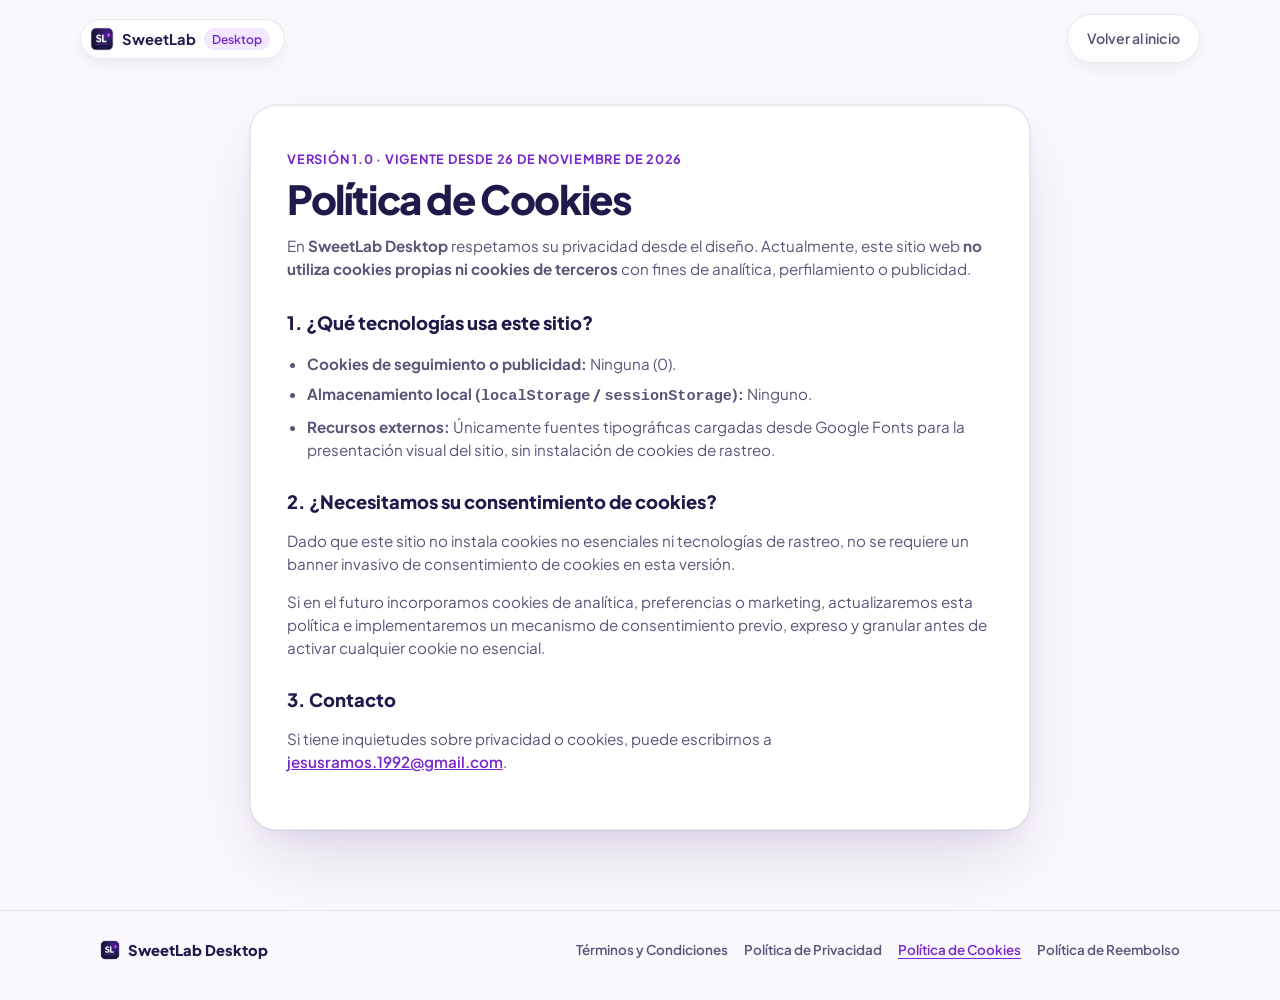
==== cookies.html @ bab8acad "feat: landing page estatica SweetLab Desktop y paginas legales Venezuela" ====
<!DOCTYPE html>
<html lang="es">
<head>
  <meta charset="UTF-8" />
  <meta name="viewport" content="width=device-width, initial-scale=1.0" />
  <title>Política de Cookies — SweetLab Desktop</title>
  <link rel="icon" type="image/png" href="assets/sweet-lab-logo.png" />
  <link rel="preconnect" href="https://fonts.googleapis.com" />
  <link rel="preconnect" href="https://fonts.gstatic.com" crossorigin />
  <link href="https://fonts.googleapis.com/css2?family=Plus+Jakarta+Sans:wght@400;500;600;700;800&display=swap" rel="stylesheet" />
  <link rel="stylesheet" href="styles.css" />
</head>
<body>
  <header class="topbar">
    <div class="topbar-inner">
      <a href="index.html" class="brand-pill">
        <img src="assets/sweet-lab-logo.png" alt="" width="24" height="24" class="brand-pill-icon" />
        <span class="brand-pill-name">SweetLab</span>
        <span class="brand-pill-tag">Desktop</span>
      </a>
      <nav class="topbar-nav" aria-label="Navegación legal">
        <a href="index.html" class="nav-link">Volver al inicio</a>
      </nav>
    </div>
  </header>

  <main class="legal-page">
    <article class="legal-card">
      <span class="section-eyebrow">Versión 1.0 · Vigente desde 26 de noviembre de 2026</span>
      <h1>Política de Cookies</h1>
      <p class="legal-lead">
        En <strong>SweetLab Desktop</strong> respetamos su privacidad desde el diseño. Actualmente, este sitio web <strong>no utiliza cookies propias ni cookies de terceros</strong> con fines de analítica, perfilamiento o publicidad.
      </p>

      <h2>1. ¿Qué tecnologías usa este sitio?</h2>
      <ul>
        <li><strong>Cookies de seguimiento o publicidad:</strong> Ninguna (0).</li>
        <li><strong>Almacenamiento local (<code>localStorage</code> / <code>sessionStorage</code>):</strong> Ninguno.</li>
        <li><strong>Recursos externos:</strong> Únicamente fuentes tipográficas cargadas desde Google Fonts para la presentación visual del sitio, sin instalación de cookies de rastreo.</li>
      </ul>

      <h2>2. ¿Necesitamos su consentimiento de cookies?</h2>
      <p>
        Dado que este sitio no instala cookies no esenciales ni tecnologías de rastreo, no se requiere un banner invasivo de consentimiento de cookies en esta versión.
      </p>
      <p>
        Si en el futuro incorporamos cookies de analítica, preferencias o marketing, actualizaremos esta política e implementaremos un mecanismo de consentimiento previo, expreso y granular antes de activar cualquier cookie no esencial.
      </p>

      <h2>3. Contacto</h2>
      <p>
        Si tiene inquietudes sobre privacidad o cookies, puede escribirnos a <a href="mailto:jesusramos.1992@gmail.com">jesusramos.1992@gmail.com</a>.
      </p>
    </article>
  </main>

  <footer class="site-footer">
    <div class="footer-inner">
      <div class="footer-brand">
        <img src="assets/sweet-lab-logo.png" alt="" width="20" height="20" />
        <span>SweetLab Desktop</span>
      </div>
      <nav class="footer-legal-links" aria-label="Documentos legales">
        <a href="terminos.html">Términos y Condiciones</a>
        <a href="privacidad.html">Política de Privacidad</a>
        <a href="cookies.html" aria-current="page">Política de Cookies</a>
        <a href="reembolso.html">Política de Reembolso</a>
      </nav>
    </div>
  </footer>
</body>
</html>
---- styles.css ----
:root {
  --sl-primary: #7928CA;
  --sl-accent: #D946EF;
  --sl-deep: #4C1D95;
  --sl-ink: #1E1B4B;
  --sl-ink-muted: #5B5478;
  --sl-canvas: #FAF7FD;
  --sl-lavender: #F3E8FF;
  --sl-lavender-strong: #E9D5FF;
  --sl-white: #FFFFFF;
  --sl-border: rgba(30, 27, 75, 0.09);

  --pastel-mint-bg: #ECFDF5;
  --pastel-mint-ink: #047857;
  --pastel-amber-bg: #FFFBEB;
  --pastel-amber-ink: #B45309;
  --pastel-sky-bg: #EEF2FF;
  --pastel-sky-ink: #4338CA;
  --pastel-lavender-bg: #F5F3FF;
  --pastel-lavender-ink: #6D28D9;

  --error-ink: #B91C1C;
  --error-bg: #FEF2F2;
  --success-ink: #047857;

  --radius-window: 24px;
  --radius-card: 22px;
  --shadow-window:
    0 32px 70px -18px rgba(30, 27, 75, 0.16),
    0 10px 25px -10px rgba(121, 40, 202, 0.10),
    0 0 0 1px rgba(30, 27, 75, 0.06);
  --shadow-float:
    0 18px 36px -10px rgba(30, 27, 75, 0.14),
    0 0 0 1px rgba(255, 255, 255, 0.8);
}

*,
*::before,
*::after {
  box-sizing: border-box;
}

html {
  scroll-behavior: smooth;
}

body {
  margin: 0;
  font-family: "Plus Jakarta Sans", -apple-system, BlinkMacSystemFont, "Segoe UI", sans-serif;
  color: var(--sl-ink);
  background-color: var(--sl-canvas);
  line-height: 1.5;
  -webkit-font-smoothing: antialiased;
  overflow-x: clip;
}

.visually-hidden:where(:not(:focus-within, :active)) {
  position: absolute !important;
  clip-path: inset(50%) !important;
  overflow: hidden !important;
  width: 1px !important;
  height: 1px !important;
  margin: -1px !important;
  padding: 0 !important;
  border: 0 !important;
  white-space: nowrap !important;
}

.skip-link:focus {
  position: fixed;
  top: 12px;
  left: 12px;
  z-index: 100;
  padding: 10px 16px;
  border-radius: 999px;
  background: var(--sl-ink);
  color: var(--sl-white);
  text-decoration: none;
  font-weight: 600;
}

:where(a:any-link, button, input):focus-visible {
  outline: 3px solid var(--sl-primary);
  outline-offset: 3px;
}

/* Topbar minimalista */
.topbar {
  position: sticky;
  top: 0;
  z-index: 40;
  padding: 14px 20px;
  pointer-events: none;
}

.topbar-inner {
  max-width: 1120px;
  margin: 0 auto;
  display: flex;
  align-items: center;
  justify-content: space-between;
  gap: 12px;
}

.brand-pill,
.topbar-nav {
  pointer-events: auto;
}

.brand-pill {
  display: inline-flex;
  align-items: center;
  gap: 8px;
  padding: 7px 14px 7px 9px;
  border-radius: 999px;
  background: rgba(255, 255, 255, 0.86);
  backdrop-filter: blur(14px);
  border: 1px solid var(--sl-border);
  text-decoration: none;
  color: var(--sl-ink);
  font-weight: 700;
  font-size: 0.92rem;
  box-shadow: 0 6px 20px -8px rgba(30, 27, 75, 0.14);
}

.brand-pill-icon {
  border-radius: 7px;
  display: block;
}

.brand-pill-tag {
  font-size: 0.76rem;
  font-weight: 600;
  color: var(--sl-primary);
  background: var(--sl-lavender);
  padding: 2px 8px;
  border-radius: 999px;
}

.topbar-nav {
  display: inline-flex;
  align-items: center;
  gap: 6px;
  padding: 5px;
  border-radius: 999px;
  background: rgba(255, 255, 255, 0.86);
  backdrop-filter: blur(14px);
  border: 1px solid var(--sl-border);
  box-shadow: 0 6px 20px -8px rgba(30, 27, 75, 0.12);
}

.nav-link {
  padding: 8px 14px;
  min-block-size: 36px;
  display: inline-flex;
  align-items: center;
  border-radius: 999px;
  text-decoration: none;
  color: var(--sl-ink-muted);
  font-size: 0.88rem;
  font-weight: 600;
  transition: color 0.15s ease, background-color 0.15s ease;
}

.nav-link:hover {
  color: var(--sl-ink);
  background: var(--sl-lavender);
}

.pill-cta {
  display: inline-flex;
  align-items: center;
  justify-content: center;
  gap: 8px;
  min-block-size: 46px;
  padding: 0 22px;
  border-radius: 999px;
  border: 0;
  background: var(--sl-ink);
  color: var(--sl-white);
  font-family: inherit;
  font-size: 0.95rem;
  font-weight: 700;
  white-space: nowrap;
  text-decoration: none;
  cursor: pointer;
  box-shadow: 0 12px 26px -10px rgba(30, 27, 75, 0.45);
  transition: transform 0.18s ease, background-color 0.18s ease;
}

.pill-cta:hover {
  background: var(--sl-deep);
  transform: translateY(-1px);
}

.pill-cta--sm {
  min-block-size: 36px;
  padding: 0 16px;
  font-size: 0.86rem;
  box-shadow: none;
}

/* Bloque 1: Hero estilo Amie */
.hero {
  position: relative;
  padding: 36px 20px 88px;
}

.hero-backdrop {
  position: absolute;
  inset: -72px 0 0;
  z-index: -1;
  background:
    radial-gradient(ellipse 70% 50% at 50% 8%, rgba(217, 70, 239, 0.10), transparent 70%),
    linear-gradient(180deg, var(--sl-lavender) 0%, var(--sl-canvas) 82%);
}

.hero-header {
  max-width: 820px;
  margin: 0 auto 48px;
  text-align: center;
}

.emblem-3d {
  width: 96px;
  height: 96px;
  margin: 0 auto 28px;
  border-radius: 26px;
  padding: 4px;
  background: linear-gradient(145deg, #ffffff, #ede9fe);
  box-shadow:
    0 24px 44px -14px rgba(76, 29, 149, 0.34),
    0 6px 14px -4px rgba(30, 27, 75, 0.12),
    inset 0 2px 3px rgba(255, 255, 255, 0.9);
  display: grid;
  place-items: center;
}

.emblem-3d img {
  width: 100%;
  height: 100%;
  border-radius: 22px;
  display: block;
}

.emblem-3d--sm {
  width: 64px;
  height: 64px;
  border-radius: 18px;
  margin-bottom: 20px;
}

.emblem-3d--sm img {
  border-radius: 14px;
}

@media (prefers-reduced-motion: no-preference) {
  .emblem-3d {
    transition: transform 0.3s cubic-bezier(0.22, 1, 0.36, 1);
  }
  .emblem-3d:hover {
    transform: translateY(-4px) rotate(-2deg);
  }
}

.hero-title {
  margin: 0 0 18px;
  font-size: clamp(2.5rem, 6.2vw, 4.75rem);
  font-weight: 800;
  letter-spacing: -0.045em;
  line-height: 1.02;
  color: var(--sl-ink);
}

.hero-title-muted {
  color: rgba(30, 27, 75, 0.44);
}

.hero-subtitle {
  max-width: 580px;
  margin: 0 auto 28px;
  font-size: 1.08rem;
  color: var(--sl-ink-muted);
  font-weight: 500;
}

.hero-actions {
  display: flex;
  flex-wrap: wrap;
  align-items: center;
  justify-content: center;
  gap: 14px;
}

.hero-platform-note {
  font-size: 0.86rem;
  font-weight: 600;
  color: var(--sl-ink-muted);
}

/* Escenario de ventana interactiva */
.app-stage {
  position: relative;
  max-width: 1060px;
  margin: 0 auto;
}

.floating-dock {
  position: absolute;
  z-index: 3;
  display: inline-flex;
  align-items: center;
  gap: 8px;
  padding: 9px 14px;
  border-radius: 999px;
  background: rgba(255, 255, 255, 0.92);
  backdrop-filter: blur(12px);
  box-shadow: var(--shadow-float);
  font-size: 0.8rem;
  font-weight: 700;
  color: var(--sl-ink);
}

.floating-dock--left {
  top: -18px;
  left: 28px;
}

.floating-dock--right {
  bottom: -18px;
  right: 28px;
}

.dock-dot {
  width: 9px;
  height: 9px;
  border-radius: 50%;
}

.dock-dot--green {
  background: #10B981;
}

.dock-badge {
  padding: 2px 7px;
  border-radius: 999px;
  background: var(--sl-lavender);
  color: var(--sl-primary);
  font-size: 0.72rem;
}

.desktop-window {
  background: var(--sl-white);
  border-radius: var(--radius-window);
  box-shadow: var(--shadow-window);
  overflow: hidden;
}

.window-chrome {
  display: flex;
  align-items: center;
  justify-content: space-between;
  gap: 10px;
  padding: 12px 16px;
  background: #FCFAFE;
  border-bottom: 1px solid var(--sl-border);
  flex-wrap: wrap;
}

.window-controls {
  display: inline-flex;
  gap: 7px;
  flex: none;
}

.win-dot {
  width: 11px;
  height: 11px;
  border-radius: 50%;
}

.win-dot--close { background: #FDA4AF; }
.win-dot--min { background: #FCD34D; }
.win-dot--max { background: #6EE7B7; }

.window-tabs {
  display: flex;
  align-items: center;
  gap: 4px;
  overflow-x: auto;
  scrollbar-width: none;
  scroll-snap-type: inline proximity;
  max-width: 100%;
  padding: 3px;
  border-radius: 999px;
  background: var(--sl-lavender);
}

.window-tabs::-webkit-scrollbar {
  display: none;
}

.win-tab {
  position: relative;
  flex: none;
  scroll-snap-align: start;
  border: 0;
  background: transparent;
  color: var(--sl-ink-muted);
  font-family: inherit;
  font-size: 0.83rem;
  font-weight: 700;
  padding: 7px 14px;
  min-block-size: 34px;
  border-radius: 999px;
  cursor: pointer;
  transition: color 0.15s ease, background-color 0.15s ease;
}

.win-tab[aria-selected="true"] {
  background: var(--sl-white);
  color: var(--sl-ink);
  box-shadow: 0 2px 8px rgba(30, 27, 75, 0.08);
}

/* Indicador no dependiente solo del color (WCAG 1.4.1) */
.win-tab[aria-selected="true"]::after {
  content: "";
  position: absolute;
  inset: auto 16px 2px;
  border-block-end: 2px solid var(--sl-primary);
}

.window-status-pill {
  display: inline-flex;
  align-items: center;
  gap: 7px;
  flex: none;
  white-space: nowrap;
  font-size: 0.78rem;
  font-weight: 600;
  color: var(--sl-ink-muted);
  padding: 5px 11px;
  border-radius: 999px;
  background: var(--sl-white);
  border: 1px solid var(--sl-border);
}

.status-pulse {
  width: 7px;
  height: 7px;
  border-radius: 50%;
  background: #10B981;
}

.window-body {
  display: grid;
  grid-template-columns: 215px 1fr;
  min-height: 430px;
}

.app-sidebar {
  background: #FAF7FD;
  border-right: 1px solid var(--sl-border);
  padding: 18px 14px;
  display: flex;
  flex-direction: column;
  justify-content: space-between;
  gap: 16px;
}

.sidebar-brand {
  display: flex;
  align-items: center;
  gap: 8px;
  font-weight: 800;
  font-size: 0.92rem;
  padding: 4px 8px;
}

.sidebar-brand img {
  border-radius: 6px;
}

.sidebar-group {
  display: flex;
  flex-direction: column;
  gap: 3px;
}

.sidebar-item {
  padding: 7px 10px;
  border-radius: 10px;
  font-size: 0.83rem;
  font-weight: 600;
  color: var(--sl-ink-muted);
}

.sidebar-item.is-highlighted {
  background: var(--sl-lavender);
  color: var(--sl-primary);
  font-weight: 700;
}

.sidebar-vault {
  display: flex;
  align-items: center;
  gap: 9px;
  padding: 10px;
  border-radius: 12px;
  background: var(--sl-white);
  border: 1px solid var(--sl-border);
  font-size: 0.74rem;
}

.sidebar-vault strong {
  display: block;
  font-family: "JetBrains Mono", monospace;
  font-size: 0.72rem;
}

.sidebar-vault small {
  color: var(--pastel-mint-ink);
  font-weight: 600;
}

.app-canvas {
  background: var(--sl-white);
  padding: 26px;
}

.panel-header {
  display: flex;
  align-items: flex-start;
  justify-content: space-between;
  gap: 14px;
  margin-bottom: 22px;
  flex-wrap: wrap;
}

.panel-eyebrow {
  display: block;
  font-size: 0.76rem;
  font-weight: 700;
  text-transform: uppercase;
  letter-spacing: 0.05em;
  color: var(--sl-ink-muted);
  margin-bottom: 4px;
}

.panel-heading {
  margin: 0;
  font-size: 1.3rem;
  font-weight: 800;
  letter-spacing: -0.02em;
}

.panel-chip-group {
  display: flex;
  flex-wrap: wrap;
  gap: 6px;
}

.pastel-chip,
.pastel-pill {
  display: inline-flex;
  align-items: center;
  padding: 5px 11px;
  border-radius: 999px;
  font-size: 0.77rem;
  font-weight: 700;
}

.pastel-chip--lavender,
.pastel-pill--lavender {
  background: var(--pastel-lavender-bg);
  color: var(--pastel-lavender-ink);
}

.pastel-chip--mint,
.pastel-pill--mint {
  background: var(--pastel-mint-bg);
  color: var(--pastel-mint-ink);
}

.pastel-chip--amber,
.pastel-pill--amber {
  background: var(--pastel-amber-bg);
  color: var(--pastel-amber-ink);
}

.pastel-pill--sky {
  background: var(--pastel-sky-bg);
  color: var(--pastel-sky-ink);
}

/* Vista Órdenes */
.order-list {
  display: grid;
  gap: 10px;
}

.order-row {
  display: grid;
  grid-template-columns: 84px 1fr auto auto;
  align-items: center;
  gap: 14px;
  padding: 13px 16px;
  border-radius: 14px;
  background: #FAF8FE;
  border: 1px solid var(--sl-border);
}

.order-code {
  font-family: "JetBrains Mono", monospace;
  font-size: 0.82rem;
  font-weight: 600;
  color: var(--sl-primary);
}

.order-patient strong {
  display: block;
  font-size: 0.92rem;
}

.order-patient span {
  font-size: 0.8rem;
  color: var(--sl-ink-muted);
}

.order-amount {
  font-family: "JetBrains Mono", monospace;
  font-weight: 700;
  font-size: 0.9rem;
}

/* Vista Resultados PDF */
.pdf-preview-sheet {
  border: 1px solid var(--sl-border);
  border-radius: 16px;
  padding: 18px;
  background: #FCFBFD;
}

.pdf-sheet-top {
  display: flex;
  justify-content: space-between;
  align-items: center;
  gap: 10px;
  padding-bottom: 12px;
  border-bottom: 1px solid var(--sl-border);
  font-size: 0.88rem;
}

.pdf-meta-code {
  font-family: "JetBrains Mono", monospace;
  font-size: 0.78rem;
  color: var(--sl-ink-muted);
}

.pdf-table-mock {
  display: grid;
  gap: 8px;
  margin: 14px 0 16px;
}

.pdf-row {
  display: grid;
  grid-template-columns: 1.3fr 1fr 1fr;
  gap: 10px;
  font-size: 0.85rem;
  padding: 7px 10px;
  border-radius: 10px;
  background: var(--sl-white);
}

.pdf-row--head {
  background: transparent;
  font-weight: 700;
  font-size: 0.76rem;
  color: var(--sl-ink-muted);
  text-transform: uppercase;
}

.val-ok { color: var(--pastel-mint-ink); }
.val-warn { color: var(--pastel-amber-ink); }

.pdf-stamp-bar {
  display: flex;
  align-items: center;
  justify-content: space-between;
  gap: 12px;
  flex-wrap: wrap;
  padding-top: 12px;
  border-top: 1px dashed var(--sl-border);
}

.stamp-box {
  display: flex;
  flex-direction: column;
  gap: 2px;
}

.stamp-seal {
  display: inline-block;
  width: fit-content;
  padding: 3px 9px;
  border-radius: 6px;
  border: 1.5px solid var(--sl-primary);
  color: var(--sl-primary);
  font-size: 0.72rem;
  font-weight: 800;
  letter-spacing: 0.05em;
}

.stamp-box small {
  color: var(--sl-ink-muted);
  font-size: 0.77rem;
}

/* Vista Facturación */
.billing-grid {
  display: grid;
  grid-template-columns: repeat(3, minmax(0, 1fr));
  gap: 12px;
  margin-bottom: 16px;
}

.billing-card {
  padding: 16px;
  border-radius: 16px;
  background: #FAF8FE;
  border: 1px solid var(--sl-border);
}

.billing-label {
  display: block;
  font-size: 0.78rem;
  font-weight: 600;
  color: var(--sl-ink-muted);
  margin-bottom: 6px;
}

.billing-figure {
  display: block;
  font-size: 1.35rem;
  font-weight: 800;
  letter-spacing: -0.03em;
}

.billing-sub {
  font-size: 0.78rem;
  color: var(--sl-ink-muted);
}

.cashier-bar {
  display: flex;
  align-items: center;
  justify-content: space-between;
  gap: 16px;
  padding: 16px 18px;
  border-radius: 16px;
  background: var(--pastel-lavender-bg);
}

.cashier-bar p {
  margin: 4px 0 0;
  font-size: 0.84rem;
  color: var(--sl-ink-muted);
}

/* Vista Offline */
.mini-action-btn {
  border: 1px solid var(--sl-border);
  background: var(--sl-ink);
  color: var(--sl-white);
  font-family: inherit;
  font-size: 0.8rem;
  font-weight: 700;
  padding: 8px 14px;
  min-block-size: 36px;
  border-radius: 999px;
  cursor: pointer;
}

.offline-card {
  border: 1px solid var(--sl-border);
  border-radius: 16px;
  padding: 16px;
  background: #FAF8FE;
}

.offline-status-row {
  display: flex;
  align-items: center;
  justify-content: space-between;
  gap: 10px;
  margin-bottom: 14px;
  flex-wrap: wrap;
}

.mono-tag {
  font-family: "JetBrains Mono", monospace;
  font-size: 0.78rem;
  color: var(--sl-ink-muted);
}

.sync-queue-list {
  list-style: none;
  margin: 0;
  padding: 0;
  display: grid;
  gap: 8px;
}

.sync-queue-list li {
  display: flex;
  align-items: center;
  justify-content: space-between;
  gap: 10px;
  padding: 10px 12px;
  border-radius: 11px;
  background: var(--sl-white);
  border: 1px solid var(--sl-border);
  font-size: 0.82rem;
}

.queue-op {
  font-family: "JetBrains Mono", monospace;
  font-weight: 600;
}

.queue-state {
  font-weight: 700;
  color: var(--pastel-amber-ink);
}

.queue-state[data-state="synced"] {
  color: var(--pastel-mint-ink);
}

/* Bloque 2: Sección atmosférica estilo Amie */
.atmosphere-section {
  position: relative;
  padding: 96px 20px;
  background:
    radial-gradient(circle at 80% 30%, rgba(255, 255, 255, 0.85), transparent 45%),
    linear-gradient(180deg, #EDE9FE 0%, #E0E7FF 52%, var(--sl-canvas) 100%);
}

.atmosphere-inner {
  max-width: 1080px;
  margin: 0 auto;
  display: grid;
  grid-template-columns: 1.2fr 0.85fr;
  align-items: center;
  gap: 48px;
}

.atmosphere-title {
  margin: 0 0 20px;
  font-size: clamp(2rem, 4.4vw, 3.4rem);
  font-weight: 800;
  letter-spacing: -0.04em;
  line-height: 1.12;
  color: var(--sl-ink);
}

.inline-pill {
  display: inline-flex;
  align-items: center;
  gap: 6px;
  padding: 4px 14px;
  border-radius: 999px;
  font-size: 0.56em;
  font-weight: 700;
  letter-spacing: -0.01em;
  vertical-align: middle;
  background: rgba(255, 255, 255, 0.85);
  border: 1px solid rgba(255, 255, 255, 0.95);
  box-shadow: 0 10px 24px -10px rgba(30, 27, 75, 0.18);
  color: var(--sl-ink);
}

.atmosphere-text {
  margin: 0;
  max-width: 540px;
  font-size: 1.05rem;
  color: var(--sl-ink-muted);
  font-weight: 500;
}

.sync-showcase {
  position: relative;
  min-height: 270px;
  display: grid;
  place-items: center;
}

.sync-card {
  width: 100%;
  max-width: 340px;
  padding: 22px;
  border-radius: 22px;
  background: var(--sl-white);
  box-shadow: var(--shadow-window);
}

.sync-card--back {
  background: rgba(255, 255, 255, 0.72);
  backdrop-filter: blur(12px);
  transform: translate(-18px, -42px) rotate(-4deg);
}

.sync-card--front {
  transform: translate(12px, 34px) rotate(2deg);
}

.sync-card-tag {
  display: inline-block;
  font-size: 0.74rem;
  font-weight: 700;
  color: var(--sl-primary);
  margin-bottom: 6px;
}

.sync-card--back strong {
  display: block;
  margin-bottom: 4px;
}

.sync-card--back p {
  margin: 0;
  font-size: 0.84rem;
  color: var(--sl-ink-muted);
}

.sync-card-head {
  display: flex;
  align-items: center;
  gap: 12px;
  margin-bottom: 14px;
}

.sync-card-head img {
  border-radius: 8px;
}

.sync-card-head strong {
  display: block;
  font-size: 0.94rem;
}

.sync-card-head span {
  font-size: 0.78rem;
  color: var(--sl-ink-muted);
}

.sync-pill-row {
  display: flex;
  flex-wrap: wrap;
  gap: 8px;
}

/* Bloque 3: Bento de módulos */
.bento-section {
  max-width: 1080px;
  margin: 0 auto;
  padding: 72px 20px;
}

.section-intro {
  max-width: 640px;
  margin-bottom: 36px;
}

.section-eyebrow {
  display: inline-block;
  font-size: 0.8rem;
  font-weight: 700;
  color: var(--sl-primary);
  text-transform: uppercase;
  letter-spacing: 0.06em;
  margin-bottom: 8px;
}

.section-title {
  margin: 0;
  font-size: clamp(1.9rem, 3.6vw, 2.8rem);
  font-weight: 800;
  letter-spacing: -0.035em;
  line-height: 1.08;
}

.bento-grid {
  display: grid;
  grid-template-columns: repeat(2, minmax(0, 1fr));
  gap: 18px;
}

.bento-card {
  padding: 28px;
  border-radius: var(--radius-card);
  background: var(--sl-white);
  border: 1px solid var(--sl-border);
  box-shadow: 0 14px 32px -20px rgba(30, 27, 75, 0.16);
}

.bento-badge {
  margin-bottom: 14px;
}

.bento-card h3 {
  margin: 0 0 10px;
  font-size: 1.2rem;
  font-weight: 800;
  letter-spacing: -0.02em;
}

.bento-card p {
  margin: 0;
  color: var(--sl-ink-muted);
  font-size: 0.95rem;
}

.bento-card code {
  font-family: "JetBrains Mono", monospace;
  font-size: 0.85em;
  background: var(--sl-lavender);
  color: var(--sl-deep);
  padding: 2px 6px;
  border-radius: 6px;
}

/* Bloque 4: Lista de espera */
.waitlist-section {
  padding: 36px 20px 96px;
}

.waitlist-card {
  max-width: 680px;
  margin: 0 auto;
  padding: 48px 36px;
  border-radius: 28px;
  background: linear-gradient(180deg, var(--sl-white) 0%, var(--sl-lavender) 100%);
  border: 1px solid var(--sl-border);
  box-shadow: var(--shadow-window);
  text-align: center;
}

.waitlist-title {
  margin: 0 0 10px;
  font-size: clamp(1.7rem, 3.2vw, 2.3rem);
  font-weight: 800;
  letter-spacing: -0.035em;
  line-height: 1.1;
}

.waitlist-subtitle {
  margin: 0 auto 28px;
  max-width: 460px;
  color: var(--sl-ink-muted);
  font-size: 0.98rem;
}

.waitlist-form {
  max-width: 480px;
  margin: 0 auto;
  text-align: left;
}

.field-hint {
  display: block;
  font-size: 0.8rem;
  font-weight: 600;
  color: var(--sl-ink-muted);
  margin-bottom: 8px;
  padding-left: 6px;
}

.waitlist-input-row {
  display: flex;
  gap: 8px;
  padding: 6px;
  border-radius: 999px;
  background: var(--sl-white);
  border: 1.5px solid var(--sl-border);
  box-shadow: 0 10px 24px -14px rgba(30, 27, 75, 0.2);
}

.waitlist-input-row input {
  flex: 1;
  min-width: 0;
  border: 0;
  background: transparent;
  padding: 10px 16px;
  font-family: inherit;
  font-size: 0.96rem;
  color: var(--sl-ink);
  border-radius: 999px;
}

.waitlist-input-row input:focus-visible {
  outline: 2px solid var(--sl-primary);
  outline-offset: 0;
}

.waitlist-input-row input:is(:user-invalid, .user-invalid-fallback) {
  background: var(--error-bg);
  color: var(--error-ink);
}

.error-msg {
  display: none;
  margin-top: 8px;
  padding-left: 8px;
  font-size: 0.84rem;
  font-weight: 600;
  color: var(--error-ink);
}

.waitlist-field-group:has(input:is(:user-invalid, .user-invalid-fallback)) .error-msg {
  display: block;
}

.waitlist-feedback {
  margin-top: 16px;
  padding: 12px 16px;
  border-radius: 14px;
  background: var(--pastel-mint-bg);
  color: var(--success-ink);
  font-size: 0.9rem;
  font-weight: 700;
  text-align: center;
}

.waitlist-feedback.is-error {
  background: var(--error-bg);
  color: var(--error-ink);
}

/* Casillas de consentimiento separadas */
.consent-fieldset {
  border: 0;
  margin: 16px 0 0;
  padding: 0;
  display: grid;
  gap: 10px;
}

.consent-item .error-msg {
  padding-left: 30px;
}

.consent-item:has(input:is(:user-invalid, .user-invalid-fallback)) .error-msg {
  display: block;
}

.consent-check {
  display: flex;
  align-items: flex-start;
  gap: 10px;
  font-size: 0.84rem;
  line-height: 1.45;
  color: var(--sl-ink-muted);
  cursor: pointer;
}

.consent-check input[type="checkbox"] {
  flex: none;
  width: 20px;
  height: 20px;
  min-width: 20px;
  min-height: 20px;
  margin: 1px 0 0;
  accent-color: var(--sl-primary);
  cursor: pointer;
}

.consent-check a {
  color: var(--sl-primary);
  font-weight: 700;
  text-decoration: underline;
  text-underline-offset: 2px;
}

.consent-check a:hover {
  color: var(--sl-deep);
}

/* Footer y páginas legales */
.footer-legal-links {
  display: flex;
  flex-wrap: wrap;
  gap: 16px;
}

.footer-legal-links a {
  font-size: 0.84rem;
  font-weight: 600;
  color: var(--sl-ink-muted);
  text-decoration: none;
}

.footer-legal-links a:hover,
.footer-legal-links a[aria-current="page"] {
  color: var(--sl-primary);
  text-decoration: underline;
  text-underline-offset: 3px;
}

.legal-page {
  max-width: 820px;
  margin: 0 auto;
  padding: 28px 20px 80px;
}

.legal-card {
  background: var(--sl-white);
  border: 1px solid var(--sl-border);
  border-radius: 26px;
  padding: 40px 36px;
  box-shadow: var(--shadow-window);
}

.legal-card h1 {
  margin: 0 0 14px;
  font-size: clamp(1.8rem, 3.6vw, 2.5rem);
  font-weight: 800;
  letter-spacing: -0.035em;
  line-height: 1.1;
}

.legal-lead {
  font-size: 1.02rem;
  color: var(--sl-ink-muted);
  margin: 0 0 28px;
}

.legal-card h2 {
  margin: 26px 0 10px;
  font-size: 1.15rem;
  font-weight: 800;
}

.legal-card p,
.legal-card li {
  font-size: 0.95rem;
  color: var(--sl-ink-muted);
}

.legal-card ul {
  padding-left: 20px;
  display: grid;
  gap: 8px;
}

.legal-card a {
  color: var(--sl-primary);
  font-weight: 600;
}

/* Footer */
.site-footer {
  border-top: 1px solid var(--sl-border);
  padding: 28px 20px 40px;
}

.footer-inner {
  max-width: 1080px;
  margin: 0 auto;
  display: flex;
  align-items: center;
  justify-content: space-between;
  gap: 14px;
  flex-wrap: wrap;
}

.footer-brand {
  display: inline-flex;
  align-items: center;
  gap: 8px;
  font-weight: 800;
  font-size: 0.92rem;
}

.footer-brand img {
  border-radius: 6px;
}

.footer-note {
  margin: 0;
  font-size: 0.85rem;
  color: var(--sl-ink-muted);
}

/* Responsive */
@media (max-width: 860px) {
  .window-body,
  .atmosphere-inner,
  .bento-grid {
    grid-template-columns: 1fr;
  }

  .app-sidebar {
    display: none;
  }

  .floating-dock {
    display: none;
  }

  .billing-grid {
    grid-template-columns: 1fr;
  }

  .order-row {
    grid-template-columns: 1fr auto;
  }

  .order-code {
    grid-column: 1 / -1;
  }
}

@media (max-width: 600px) {
  .nav-link {
    display: none;
  }

  .waitlist-input-row {
    flex-direction: column;
    border-radius: 20px;
    padding: 8px;
  }

  .waitlist-card {
    padding: 36px 20px;
  }
}
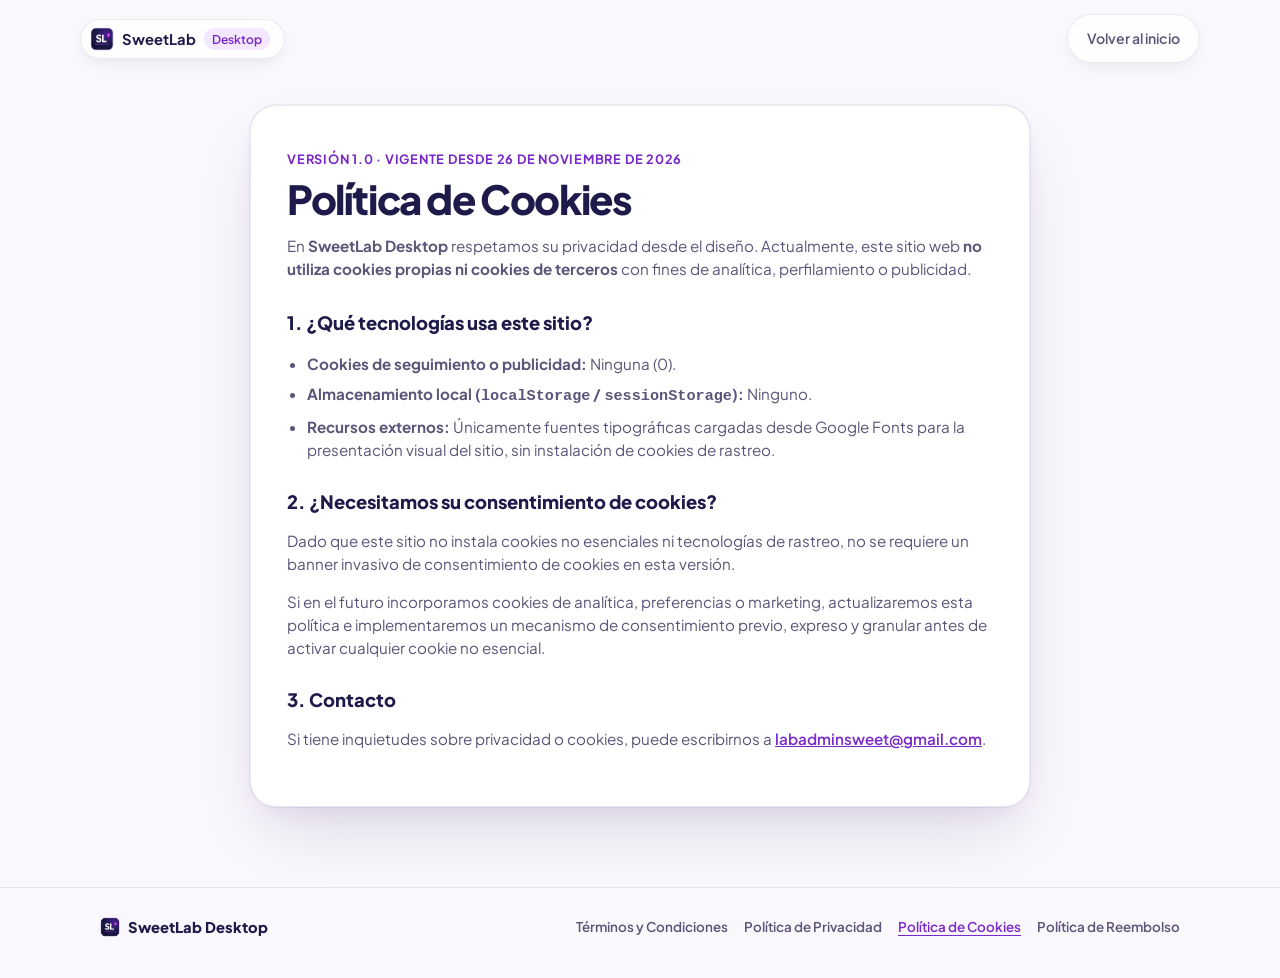
==== commit 1ad11aa9: "chore: actualizar correo de contacto legal a labadminsweet@gmail.com" ====
--- a/cookies.html
+++ b/cookies.html
@@ -49,7 +49,7 @@
 
       <h2>3. Contacto</h2>
       <p>
-        Si tiene inquietudes sobre privacidad o cookies, puede escribirnos a <a href="mailto:jesusramos.1992@gmail.com">jesusramos.1992@gmail.com</a>.
+        Si tiene inquietudes sobre privacidad o cookies, puede escribirnos a <a href="mailto:labadminsweet@gmail.com">labadminsweet@gmail.com</a>.
       </p>
     </article>
   </main>
--- a/styles.css
+++ b/styles.css
@@ -1260,6 +1260,121 @@
   font-weight: 600;
 }
 
+/* Modal legal nativo (<dialog>) */
+dialog.legal-modal {
+  width: min(680px, calc(100vw - 28px));
+  max-height: min(84dvh, 720px);
+  padding: 0;
+  overflow: hidden;
+  border: 1px solid var(--sl-border);
+  border-radius: 26px;
+  background: var(--sl-white);
+  color: var(--sl-ink);
+  box-shadow: var(--shadow-window);
+}
+
+dialog.legal-modal:modal {
+  overscroll-behavior: contain;
+}
+
+dialog.legal-modal::backdrop {
+  background: rgba(30, 27, 75, 0.36);
+  backdrop-filter: blur(4px);
+  overflow: hidden;
+  overscroll-behavior: contain;
+}
+
+.legal-modal-shell {
+  display: flex;
+  flex-direction: column;
+  max-height: min(84dvh, 720px);
+}
+
+.legal-modal-header {
+  display: flex;
+  align-items: flex-start;
+  justify-content: space-between;
+  gap: 16px;
+  padding: 24px 26px 16px;
+  border-bottom: 1px solid var(--sl-border);
+}
+
+.legal-modal-title {
+  margin: 0;
+  font-size: 1.45rem;
+  font-weight: 800;
+  letter-spacing: -0.03em;
+  line-height: 1.15;
+}
+
+.legal-modal-close {
+  flex: none;
+  width: 36px;
+  height: 36px;
+  border-radius: 999px;
+  border: 1px solid var(--sl-border);
+  background: var(--sl-canvas);
+  color: var(--sl-ink);
+  font-size: 1rem;
+  font-weight: 700;
+  cursor: pointer;
+}
+
+.legal-modal-close:hover {
+  background: var(--sl-lavender);
+}
+
+.legal-modal-body {
+  padding: 20px 26px;
+  overflow-y: auto;
+  font-size: 0.94rem;
+  color: var(--sl-ink-muted);
+}
+
+.legal-modal-body h2 {
+  margin: 18px 0 8px;
+  font-size: 1.05rem;
+  font-weight: 800;
+  color: var(--sl-ink);
+}
+
+.legal-modal-body p {
+  margin: 0 0 12px;
+}
+
+.legal-modal-body ul {
+  margin: 0 0 12px;
+  padding-left: 20px;
+  display: grid;
+  gap: 6px;
+}
+
+.legal-modal-body a {
+  color: var(--sl-primary);
+  font-weight: 600;
+}
+
+.legal-modal-footer {
+  display: flex;
+  align-items: center;
+  justify-content: space-between;
+  gap: 12px;
+  padding: 14px 26px 20px;
+  border-top: 1px solid var(--sl-border);
+  background: #FCFAFE;
+}
+
+.legal-modal-ext {
+  font-size: 0.84rem;
+  font-weight: 700;
+  color: var(--sl-primary);
+  text-decoration: none;
+}
+
+.legal-modal-ext:hover {
+  text-decoration: underline;
+}
+
 /* Footer */
 .site-footer {
   border-top: 1px solid var(--sl-border);
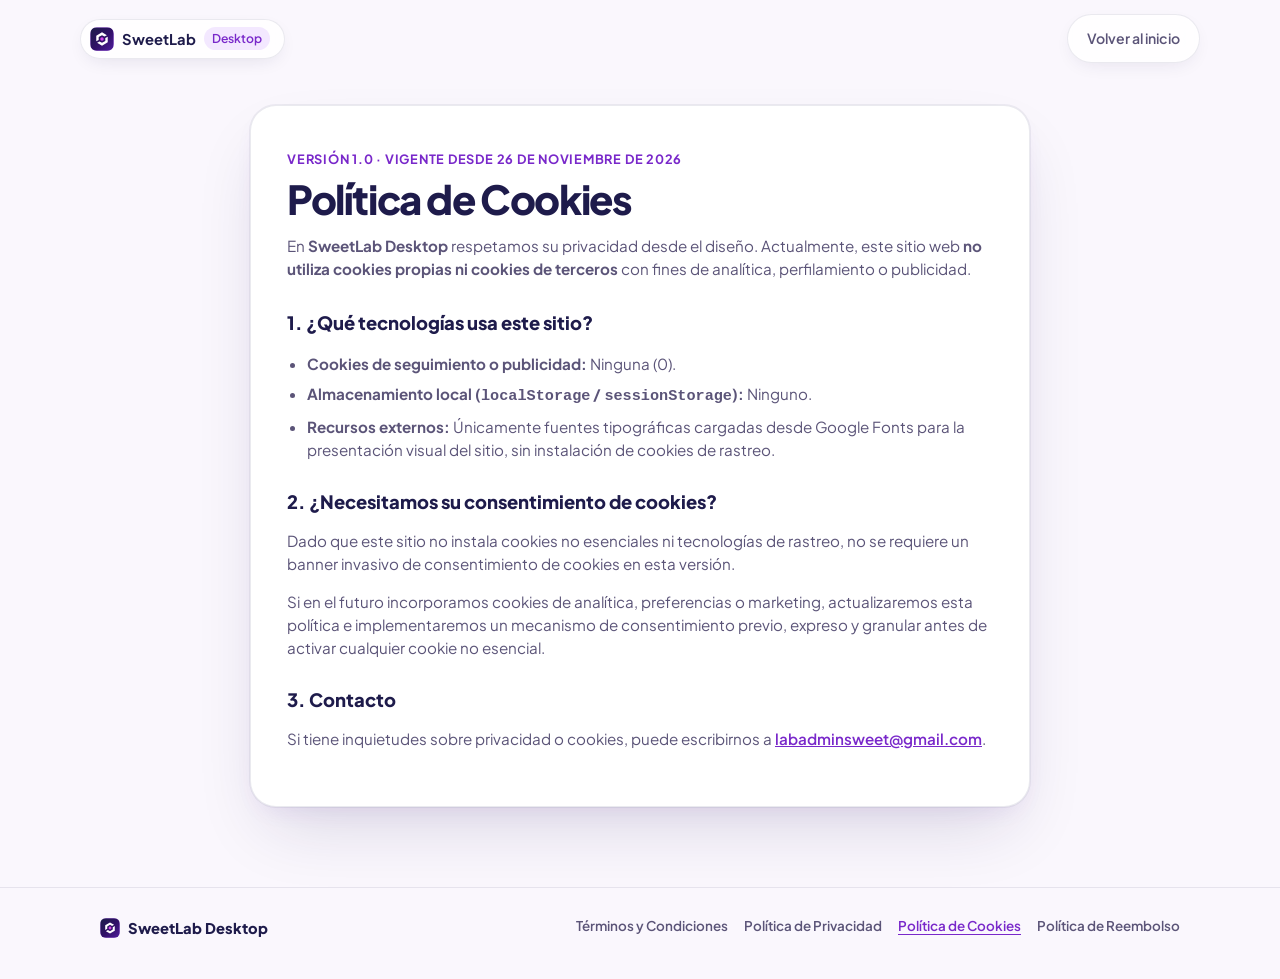
==== commit 96388732: "chore: actualizar ícono de marca a Núcleo Hex (SVG y PNG)" ====
--- a/cookies.html
+++ b/cookies.html
@@ -4,7 +4,8 @@
   <meta charset="UTF-8" />
   <meta name="viewport" content="width=device-width, initial-scale=1.0" />
   <title>Política de Cookies — SweetLab Desktop</title>
-  <link rel="icon" type="image/png" href="assets/sweet-lab-logo.png" />
+  <link rel="icon" type="image/svg+xml" href="assets/sweet-lab-app-icon.svg" />
+  <link rel="alternate icon" type="image/png" href="assets/sweet-lab-logo.png" />
   <link rel="preconnect" href="https://fonts.googleapis.com" />
   <link rel="preconnect" href="https://fonts.gstatic.com" crossorigin />
   <link href="https://fonts.googleapis.com/css2?family=Plus+Jakarta+Sans:wght@400;500;600;700;800&display=swap" rel="stylesheet" />
@@ -14,7 +15,7 @@
   <header class="topbar">
     <div class="topbar-inner">
       <a href="index.html" class="brand-pill">
-        <img src="assets/sweet-lab-logo.png" alt="" width="24" height="24" class="brand-pill-icon" />
+        <img src="assets/sweet-lab-app-icon.svg" alt="" width="24" height="24" class="brand-pill-icon" />
         <span class="brand-pill-name">SweetLab</span>
         <span class="brand-pill-tag">Desktop</span>
       </a>
@@ -57,7 +58,7 @@
   <footer class="site-footer">
     <div class="footer-inner">
       <div class="footer-brand">
-        <img src="assets/sweet-lab-logo.png" alt="" width="20" height="20" />
+        <img src="assets/sweet-lab-app-icon.svg" alt="" width="20" height="20" />
         <span>SweetLab Desktop</span>
       </div>
       <nav class="footer-legal-links" aria-label="Documentos legales">
--- a/styles.css
+++ b/styles.css
@@ -1,4 +1,5 @@
 :root {
+  --target-size: 24px;
   --sl-primary: #7928CA;
   --sl-accent: #D946EF;
   --sl-deep: #4C1D95;
@@ -40,8 +41,15 @@
   box-sizing: border-box;
 }
 
+@media (pointer: coarse) {
+  :root {
+    --target-size: 44px;
+  }
+}
+
 html {
   scroll-behavior: smooth;
+  scroll-padding-top: 76px;
 }
 
 body {
@@ -51,7 +59,38 @@
   background-color: var(--sl-canvas);
   line-height: 1.5;
   -webkit-font-smoothing: antialiased;
-  overflow-x: clip;
+  overflow-wrap: break-word;
+}
+
+img,
+video {
+  max-inline-size: 100%;
+  block-size: auto;
+}
+
+:where(a, code) {
+  overflow-wrap: anywhere;
+}
+
+h1,
+h2,
+h3 {
+  text-wrap: balance;
+}
+
+p,
+li {
+  text-wrap: pretty;
+}
+
+:where(button, select, textarea, input:not([type="checkbox"], [type="radio"]), [role="button"], nav a) {
+  min-block-size: var(--target-size);
+}
+
+@media (pointer: coarse) {
+  label:has(input[type="checkbox"], input[type="radio"]) {
+    min-block-size: var(--target-size);
+  }
 }
 
 .visually-hidden:where(:not(:focus-within, :active)) {
@@ -265,7 +304,7 @@
 
 .hero-title {
   margin: 0 0 18px;
-  font-size: clamp(2.5rem, 6.2vw, 4.75rem);
+  font-size: clamp(2rem, 1.1rem + 4.5vw, 4.75rem);
   font-weight: 800;
   letter-spacing: -0.045em;
   line-height: 1.02;
@@ -350,6 +389,7 @@
 }
 
 .desktop-window {
+  container: app-window / inline-size;
   background: var(--sl-white);
   border-radius: var(--radius-window);
   box-shadow: var(--shadow-window);
@@ -616,6 +656,10 @@
   font-size: 0.82rem;
   font-weight: 600;
   color: var(--sl-primary);
+}
+
+.order-patient {
+  min-width: 0;
 }
 
 .order-patient strong {
@@ -757,6 +801,7 @@
   display: flex;
   align-items: center;
   justify-content: space-between;
+  flex-wrap: wrap;
   gap: 16px;
   padding: 16px 18px;
   border-radius: 16px;
@@ -817,7 +862,8 @@
   display: flex;
   align-items: center;
   justify-content: space-between;
-  gap: 10px;
+  flex-wrap: wrap;
+  gap: 6px 10px;
   padding: 10px 12px;
   border-radius: 11px;
   background: var(--sl-white);
@@ -859,7 +905,7 @@
 
 .atmosphere-title {
   margin: 0 0 20px;
-  font-size: clamp(2rem, 4.4vw, 3.4rem);
+  font-size: clamp(1.75rem, 1.05rem + 3.2vw, 3.4rem);
   font-weight: 800;
   letter-spacing: -0.04em;
   line-height: 1.12;
@@ -986,7 +1032,7 @@
 
 .section-title {
   margin: 0;
-  font-size: clamp(1.9rem, 3.6vw, 2.8rem);
+  font-size: clamp(1.65rem, 1.1rem + 2.5vw, 2.8rem);
   font-weight: 800;
   letter-spacing: -0.035em;
   line-height: 1.08;
@@ -1050,7 +1096,7 @@
 
 .waitlist-title {
   margin: 0 0 10px;
-  font-size: clamp(1.7rem, 3.2vw, 2.3rem);
+  font-size: clamp(1.5rem, 1.05rem + 2vw, 2.3rem);
   font-weight: 800;
   letter-spacing: -0.035em;
   line-height: 1.1;
@@ -1225,7 +1271,7 @@
 
 .legal-card h1 {
   margin: 0 0 14px;
-  font-size: clamp(1.8rem, 3.6vw, 2.5rem);
+  font-size: clamp(1.55rem, 1.1rem + 2vw, 2.5rem);
   font-weight: 800;
   letter-spacing: -0.035em;
   line-height: 1.1;
@@ -1409,47 +1455,267 @@
   color: var(--sl-ink-muted);
 }
 
-/* Responsive */
+/* Responsive por contenedor para la ventana interactiva */
+@container app-window (inline-size < 740px) {
+  .window-body {
+    grid-template-columns: 1fr;
+    min-height: auto;
+  }
+
+  .app-sidebar {
+    display: none;
+  }
+
+  .app-canvas {
+    padding: 18px;
+  }
+
+  .window-status-pill {
+    display: none;
+  }
+
+  .window-tabs {
+    order: 3;
+    flex-basis: 100%;
+    justify-content: flex-start;
+  }
+
+  .billing-grid {
+    grid-template-columns: 1fr;
+  }
+}
+
+@container app-window (inline-size < 560px) {
+  .app-canvas {
+    padding: 14px;
+  }
+
+  .panel-header {
+    margin-bottom: 16px;
+  }
+
+  .panel-heading {
+    font-size: 1.12rem;
+  }
+
+  .order-row {
+    display: flex;
+    flex-wrap: wrap;
+    align-items: center;
+    justify-content: space-between;
+    gap: 8px 12px;
+    padding: 12px 14px;
+  }
+
+  .order-patient {
+    flex: 1 1 100%;
+  }
+
+  .pdf-preview-sheet {
+    padding: 14px;
+  }
+
+  .pdf-sheet-top {
+    flex-wrap: wrap;
+  }
+
+  .pdf-row--head {
+    display: none;
+  }
+
+  .pdf-row {
+    grid-template-columns: 1fr auto;
+    gap: 4px 10px;
+    padding: 10px 12px;
+  }
+
+  .pdf-row > span:first-child {
+    grid-column: 1;
+    font-weight: 600;
+  }
+
+  .pdf-row > strong {
+    grid-column: 2;
+    text-align: end;
+  }
+
+  .pdf-row > span:last-child {
+    grid-column: 1 / -1;
+    font-size: 0.78rem;
+    color: var(--sl-ink-muted);
+  }
+
+  .cashier-bar {
+    flex-direction: column;
+    align-items: flex-start;
+    padding: 14px;
+  }
+}
+
+/* Responsive de página */
 @media (max-width: 860px) {
-  .window-body,
   .atmosphere-inner,
   .bento-grid {
     grid-template-columns: 1fr;
   }
 
-  .app-sidebar {
-    display: none;
+  .atmosphere-inner {
+    gap: 32px;
+  }
+
+  .sync-showcase {
+    min-height: auto;
+    gap: 14px;
+  }
+
+  .sync-card {
+    max-width: 100%;
+  }
+
+  .sync-card--back,
+  .sync-card--front {
+    transform: none;
   }
 
   .floating-dock {
     display: none;
   }
-
-  .billing-grid {
-    grid-template-columns: 1fr;
-  }
-
-  .order-row {
-    grid-template-columns: 1fr auto;
-  }
-
-  .order-code {
-    grid-column: 1 / -1;
-  }
 }
 
 @media (max-width: 600px) {
-  .nav-link {
+  .topbar {
+    padding: 10px 14px;
+  }
+
+  .topbar-inner {
+    gap: 8px;
+  }
+
+  .brand-pill {
+    padding: 6px 10px 6px 7px;
+    font-size: 0.86rem;
+  }
+
+  .brand-pill-tag {
     display: none;
+  }
+
+  .topbar-nav:has(.pill-cta) .nav-link {
+    display: none;
+  }
+
+  .hero {
+    padding: 20px 16px 56px;
+  }
+
+  .hero-header {
+    margin-bottom: 32px;
+  }
+
+  .emblem-3d {
+    width: 76px;
+    height: 76px;
+    border-radius: 22px;
+    margin-bottom: 20px;
+  }
+
+  .hero-subtitle {
+    font-size: 0.98rem;
+  }
+
+  .hero-actions {
+    flex-direction: column;
+    gap: 10px;
+  }
+
+  .hero-actions .pill-cta {
+    width: 100%;
+    max-width: 320px;
+  }
+
+  .atmosphere-section {
+    padding: 56px 16px;
+  }
+
+  .atmosphere-text {
+    font-size: 0.96rem;
+  }
+
+  .bento-section {
+    padding: 52px 16px;
+  }
+
+  .bento-card {
+    padding: 22px 18px;
+  }
+
+  .waitlist-section {
+    padding: 24px 16px 64px;
+  }
+
+  .waitlist-card {
+    padding: 28px 18px;
+    border-radius: 22px;
   }
 
   .waitlist-input-row {
     flex-direction: column;
+    border-radius: 18px;
+    padding: 8px;
+  }
+
+  .waitlist-input-row input {
+    width: 100%;
+    padding: 12px 14px;
+  }
+
+  .waitlist-input-row .pill-cta {
+    width: 100%;
+  }
+
+  .footer-inner {
+    flex-direction: column;
+    align-items: flex-start;
+    gap: 14px;
+  }
+
+  .footer-legal-links {
+    gap: 10px 16px;
+  }
+
+  .legal-page {
+    padding: 18px 14px 56px;
+  }
+
+  .legal-card {
+    padding: 24px 18px;
     border-radius: 20px;
-    padding: 8px;
-  }
-
-  .waitlist-card {
-    padding: 36px 20px;
-  }
-}
+  }
+
+  dialog.legal-modal {
+    width: calc(100vw - 20px);
+    max-height: 88dvh;
+    border-radius: 20px;
+  }
+
+  .legal-modal-shell {
+    max-height: 88dvh;
+  }
+
+  .legal-modal-header {
+    padding: 18px 18px 14px;
+  }
+
+  .legal-modal-title {
+    font-size: 1.2rem;
+  }
+
+  .legal-modal-body {
+    padding: 16px 18px;
+  }
+
+  .legal-modal-footer {
+    padding: 12px 18px 16px;
+    flex-wrap: wrap;
+  }
+}
